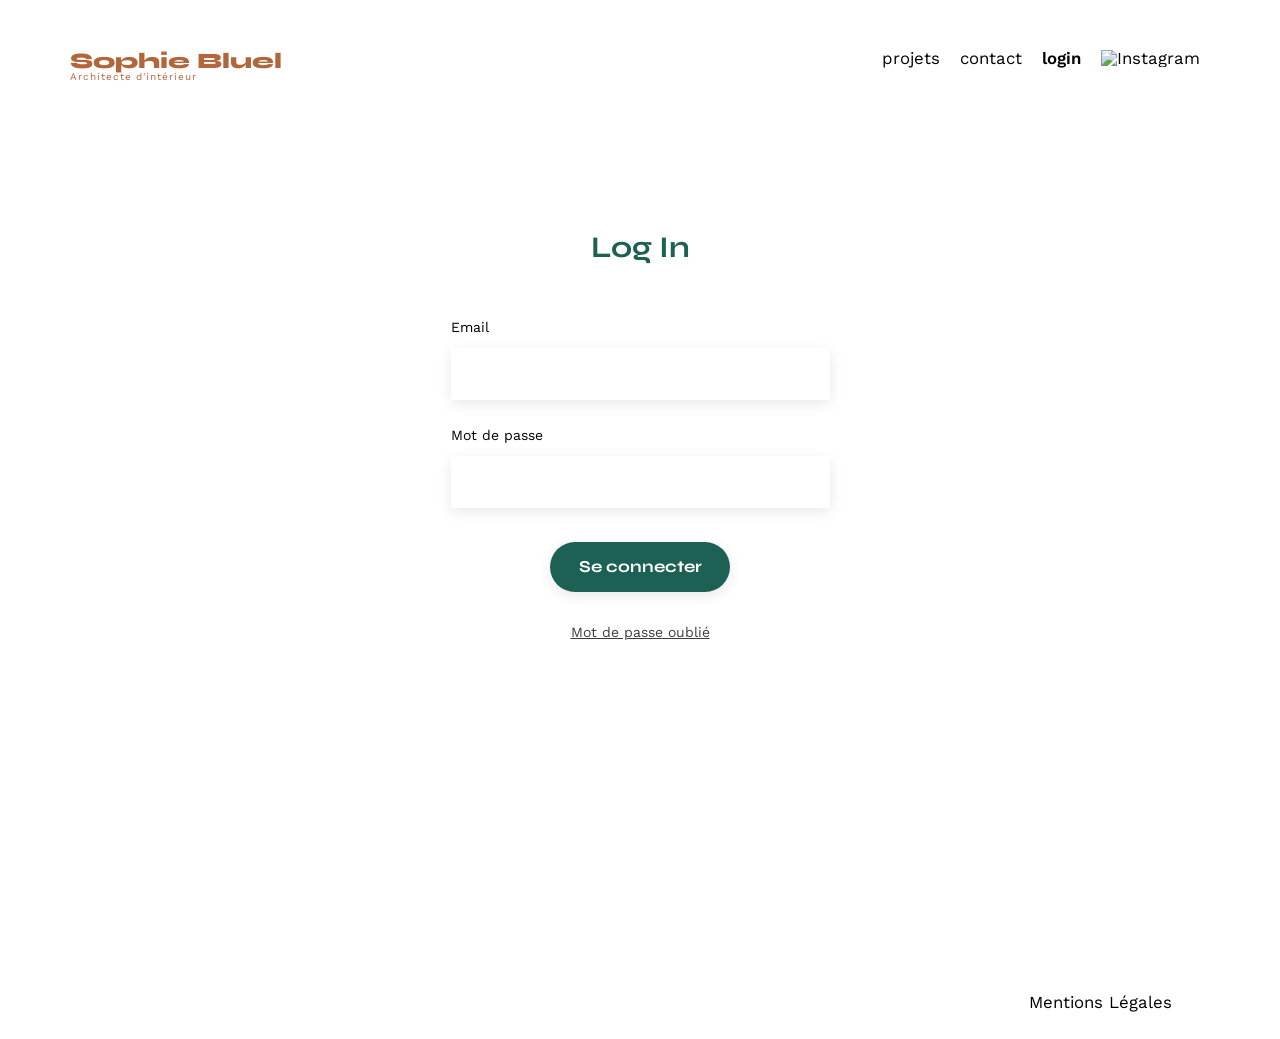
==== FrontEnd/login.html @ 80c01f4c "Page login" ====
<!DOCTYPE html>
<html lang="fr">

<head>
    <meta charset="UTF-8">
    <title>Connexion - Sophie Bluel - Architecte d'intérieur</title>
    <meta name="viewport" content="width=device-width, initial-scale=1.0">
    <link rel="preconnect" href="https://fonts.googleapis.com">
    <link rel="preconnect" href="https://fonts.gstatic.com" crossorigin>
    <link href="https://fonts.googleapis.com/css2?family=Syne:wght@700;800&family=Work+Sans:wght@400;600&display=swap"
        rel="stylesheet">
    <meta name="description" content="">
    <link rel="stylesheet" href="./assets/style.css">
</head>

<body>
    <header>
        <h1>Sophie Bluel <span>Architecte d'intérieur</span></h1>
        <nav>
            <ul>
                <li>projets</li>
                <li>contact</li>
                <li>
                    <a href="login.html" class="active">login</a>
                </li>
                <li><img src="./assets/icons/instagram.png" alt="Instagram"></li>
            </ul>
        </nav>
    </header>
    <main>
        <section id="login">
            <h2>Log In</h2>
            <form>
                <label for="email">Email</label>
                <input type="email" id="email" name="email">
                <label for="password">Mot de passe</label>
                <input type="password" id="password" name="password">
                <input type="submit" value="Se connecter">
            </form>
            <a href="#">Mot de passe oublié</a>
        </section>
    </main>

    <footer>
        <nav>
            <ul>
                <li>Mentions Légales</li>
            </ul>
        </nav>
    </footer>
</body>

</html>
---- FrontEnd/assets/style.css ----
/* http://meyerweb.com/eric/tools/css/reset/
   v2.0 | 20110126
   License: none (public domain)
*/

html,
body,
div,
span,
applet,
object,
iframe,
h1,
h2,
h3,
h4,
h5,
h6,
p,
blockquote,
pre,
a,
abbr,
acronym,
address,
big,
cite,
code,
del,
dfn,
em,
img,
ins,
kbd,
q,
s,
samp,
small,
strike,
strong,
sub,
sup,
tt,
var,
b,
u,
i,
center,
dl,
dt,
dd,
ol,
ul,
li,
fieldset,
form,
label,
legend,
table,
caption,
tbody,
tfoot,
thead,
tr,
th,
td,
article,
aside,
canvas,
details,
embed,
figure,
figcaption,
footer,
header,
hgroup,
menu,
nav,
output,
ruby,
section,
summary,
time,
mark,
audio,
video {
	margin: 0;
	padding: 0;
	border: 0;
	font-size: 100%;
	font: inherit;
	vertical-align: baseline;
}

/* HTML5 display-role reset for older browsers */
article,
aside,
details,
figcaption,
figure,
footer,
header,
hgroup,
menu,
nav,
section {
	display: block;
}

body {
	line-height: 1;
}

ol,
ul {
	list-style: none;
}

blockquote,
q {
	quotes: none;
}

blockquote:before,
blockquote:after,
q:before,
q:after {
	content: '';
	content: none;
}

table {
	border-collapse: collapse;
	border-spacing: 0;
}

/** end reset css**/
body {
	max-width: 1140px;
	margin: auto;
	font-family: 'Work Sans';
	font-size: 14px;
}

header {
	display: flex;
	justify-content: space-between;
	margin: 50px 0
}

section {
	margin: 50px 0
}

h1 {
	display: flex;
	flex-direction: column;
	font-family: 'Syne';
	font-size: 22px;
	font-weight: 800;
	color: #B1663C
}

h1>span {
	font-family: 'Work Sans';
	font-size: 10px;
	letter-spacing: 0.1em;
	font-weight: 400;
}

h2 {
	font-family: 'Syne';
	font-weight: 700;
	font-size: 30px;
	color: #1D6154
}

nav ul {
	display: flex;
	align-items: center;
	list-style-type: none;

}

nav li {
	padding: 0 10px;
	font-size: 1.2em;
}

nav a {
	color: inherit;
	text-decoration: none;
}

nav a.active {
	font-weight: 600;
}

li:hover {
	color: #B1663C;
}

#introduction {
	display: flex;
	align-items: center;
}

#introduction figure {
	flex: 1
}

#introduction img {
	display: block;
	margin: auto;
	width: 80%;
}

#introduction article {
	flex: 1
}

#introduction h2 {
	margin-bottom: 1em;
}

#introduction p {
	margin-bottom: 0.5em;
}

.filters {
	display: flex;
	justify-content: center;
	flex-wrap: wrap;
	gap: 10px;
	margin-bottom: 50px;
}

.filters button {
	color: #1D6154;
	background-color: white;
	border: 1px solid #1D6154;
	border-radius: 60px;
	font-family: "Syne", sans-serif;
	font-weight: 700;
	font-size: 16px;
	padding: 9px 20px;
	cursor: pointer;
}

.filters button.active {
	background-color: #1D6154;
	color: white;
}

#portfolio h2 {
	text-align: center;
	margin-bottom: 1em;
}

.gallery {
	width: 100%;
	display: grid;
	grid-template-columns: 1fr 1fr 1fr;
	grid-column-gap: 20px;
	grid-row-gap: 20px;
}

.gallery img {
	width: 100%;

}

#contact,
#login {
	width: 50%;
	margin: auto;
}

#contact>*,
#login>* {
	text-align: center;

}

#contact h2,
#login h2 {
	margin-bottom: 20px;
}

#contact form,
#login form {
	text-align: left;
	margin-top: 30px;
	display: flex;
	flex-direction: column;
}

#contact input,
#login input {
	height: 50px;
	font-size: 1.2em;
	border: none;
	box-shadow: 0px 4px 14px rgba(0, 0, 0, 0.09);
}

#contact label,
#login label {
	margin: 2em 0 1em 0;
}

#contact textarea {
	border: none;
	box-shadow: 0px 4px 14px rgba(0, 0, 0, 0.09);
}

#login a {
    display: block;
	width: fit-content;
	margin: auto;
	color: #3D3D3D;
	text-decoration: underline;
}

#login {
	width: 379px;
	margin: 150px auto 355px;
}

input[type="submit"] {
	font-family: 'Syne';
	font-weight: 700;
	color: white;
	background-color: #1D6154;
	margin: 2em auto;
	width: 180px;
	text-align: center;
	border-radius: 60px;
}

footer nav ul {
	display: flex;
	justify-content: flex-end;
	margin: 2em
}
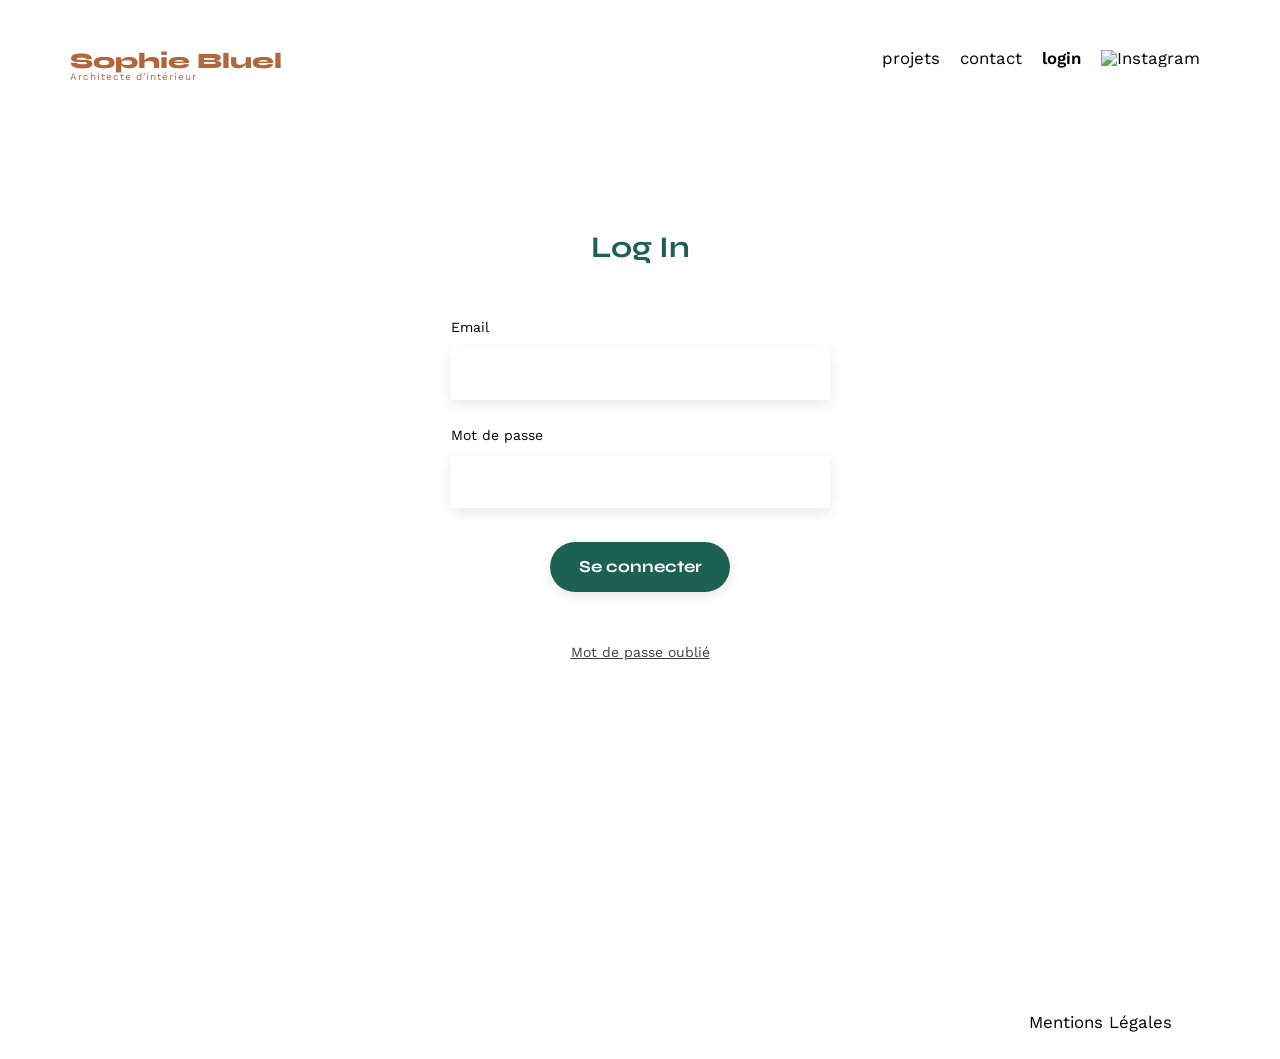
==== commit 5b9fb70c: "Connexion fonctionnelle" ====
--- a/FrontEnd/login.html
+++ b/FrontEnd/login.html
@@ -11,6 +11,7 @@
         rel="stylesheet">
     <meta name="description" content="">
     <link rel="stylesheet" href="./assets/style.css">
+    <script src="./login.js" defer></script>
 </head>
 
 <body>
@@ -37,6 +38,7 @@
                 <input type="password" id="password" name="password">
                 <input type="submit" value="Se connecter">
             </form>
+            <p id="erreur-connexion"></p>
             <a href="#">Mot de passe oublié</a>
         </section>
     </main>
--- a/FrontEnd/assets/style.css
+++ b/FrontEnd/assets/style.css
@@ -326,6 +326,12 @@
 	margin: 150px auto 355px;
 }
 
+#erreur-connexion {
+	color: red;
+	margin-top: 20px;
+	margin-bottom: 20px;
+}
+
 input[type="submit"] {
 	font-family: 'Syne';
 	font-weight: 700;
